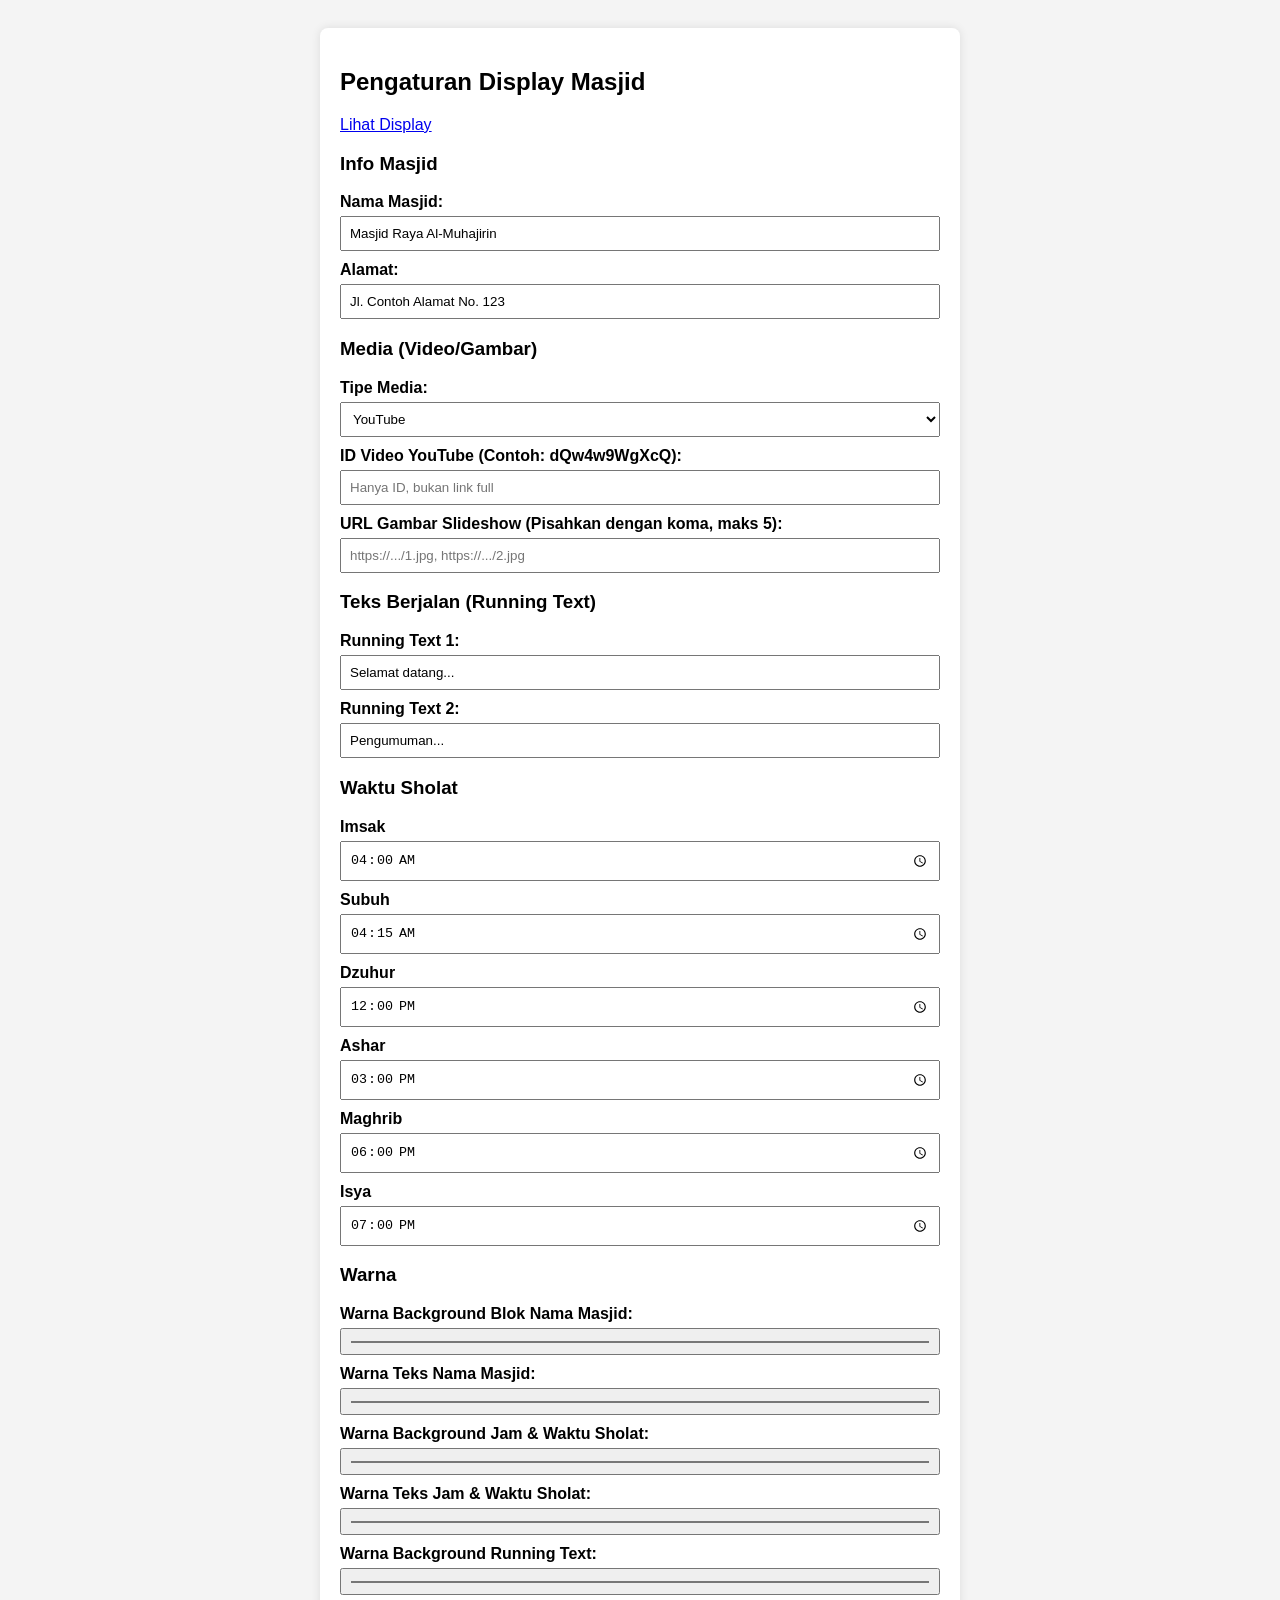
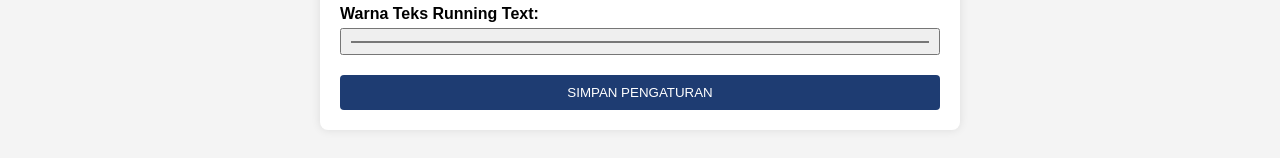
==== edit.html @ 4f23b25b "Add mosque display settings HTML form This file contains an HTML form for mosque display settings, i" ====
<!DOCTYPE html>
<html lang="id">
<head>
    <meta charset="UTF-8">
    <meta name="viewport" content="width=device-width, initial-scale=1.0">
    <title>Pengaturan Display</title>
    <style>
        body { font-family: Arial, sans-serif; background: #f4f4f4; padding: 20px; }
        .container { max-width: 600px; margin: auto; background: white; padding: 20px; border-radius: 8px; box-shadow: 0 0 10px rgba(0,0,0,0.1); }
        label { display: block; margin-top: 10px; font-weight: bold; }
        input[type="text"], input[type="time"], input[type="color"], select { width: 100%; padding: 8px; margin-top: 5px; box-sizing: border-box; }
        button { margin-top: 20px; padding: 10px 15px; background: #1e3c72; color: white; border: none; border-radius: 4px; cursor: pointer; width: 100%; }
        button:hover { background: #2a5298; }
    </style>
</head>
<body>
    <div class="container">
        <h2>Pengaturan Display Masjid</h2>
        <a href="index.html" target="_blank">Lihat Display</a>

        <h3>Info Masjid</h3>
        <label>Nama Masjid:</label>
        <input type="text" id="setMosqueName">
        <label>Alamat:</label>
        <input type="text" id="setMosqueAddress">

        <h3>Media (Video/Gambar)</h3>
        <label>Tipe Media:</label>
        <select id="setMediaType">
            <option value="youtube">YouTube</option>
            <option value="slideshow">Slideshow Gambar</option>
        </select>
        <label>ID Video YouTube (Contoh: dQw4w9WgXcQ):</label>
        <input type="text" id="setYoutubeId" placeholder="Hanya ID, bukan link full">
        <label>URL Gambar Slideshow (Pisahkan dengan koma, maks 5):</label>
        <input type="text" id="setSlides" placeholder="https://.../1.jpg, https://.../2.jpg">

        <h3>Teks Berjalan (Running Text)</h3>
        <label>Running Text 1:</label>
        <input type="text" id="setText1">
        <label>Running Text 2:</label>
        <input type="text" id="setText2">

        <h3>Waktu Sholat</h3>
        <label>Imsak</label><input type="time" id="tImsak">
        <label>Subuh</label><input type="time" id="tSubuh">
        <label>Dzuhur</label><input type="time" id="tDzuhur">
        <label>Ashar</label><input type="time" id="tAshar">
        <label>Maghrib</label><input type="time" id="tMaghrib">
        <label>Isya</label><input type="time" id="tIsya">

        <h3>Warna</h3>
        <label>Warna Background Blok Nama Masjid:</label>
        <input type="color" id="cHeaderBg" value="#1e3c72">
        <label>Warna Teks Nama Masjid:</label>
        <input type="color" id="cHeaderText" value="#ffffff">
        <label>Warna Background Jam & Waktu Sholat:</label>
        <input type="color" id="cLeftBg" value="#2a5298">
        <label>Warna Teks Jam & Waktu Sholat:</label>
        <input type="color" id="cLeftText" value="#ffffff">
        <label>Warna Background Running Text:</label>
        <input type="color" id="cFooterBg" value="#000000">
        <label>Warna Teks Running Text:</label>
        <input type="color" id="cFooterText" value="#ffd700">

        <button onclick="saveSettings()">SIMPAN PENGATURAN</button>
    </div>

    <script>
        // Load existing settings
        function loadSettings() {
            const data = JSON.parse(localStorage.getItem('masjidSettings')) || {};
            document.getElementById('setMosqueName').value = data.mosqueName || 'Masjid Raya Al-Muhajirin';
            document.getElementById('setMosqueAddress').value = data.mosqueAddress || 'Jl. Contoh Alamat No. 123';
            
            document.getElementById('setMediaType').value = data.mediaType || 'youtube';
            document.getElementById('setYoutubeId').value = data.youtubeId || '';
            document.getElementById('setSlides').value = data.slides || '';
            
            document.getElementById('setText1').value = data.text1 || 'Selamat datang...';
            document.getElementById('setText2').value = data.text2 || 'Pengumuman...';

            const pt = data.prayerTimes || {};
            document.getElementById('tImsak').value = pt.imsak || '04:00';
            document.getElementById('tSubuh').value = pt.subuh || '04:15';
            document.getElementById('tDzuhur').value = pt.dzuhur || '12:00';
            document.getElementById('tAshar').value = pt.ashar || '15:00';
            document.getElementById('tMaghrib').value = pt.maghrib || '18:00';
            document.getElementById('tIsya').value = pt.isya || '19:00';

            const c = data.colors || {};
            document.getElementById('cHeaderBg').value = c.headerBg || '#1e3c72';
            document.getElementById('cHeaderText').value = c.headerText || '#ffffff';
            document.getElementById('cLeftBg').value = c.leftBg || '#2a5298';
            document.getElementById('cLeftText').value = c.leftText || '#ffffff';
            document.getElementById('cFooterBg').value = c.footerBg || '#000000';
            document.getElementById('cFooterText').value = c.footerText || '#ffd700';
        }

        function saveSettings() {
            const data = {
                mosqueName: document.getElementById('setMosqueName').value,
                mosqueAddress: document.getElementById('setMosqueAddress').value,
                mediaType: document.getElementById('setMediaType').value,
                youtubeId: document.getElementById('setYoutubeId').value,
                slides: document.getElementById('setSlides').value,
                text1: document.getElementById('setText1').value,
                text2: document.getElementById('setText2').value,
                prayerTimes: {
                    imsak: document.getElementById('tImsak').value,
                    subuh: document.getElementById('tSubuh').value,
                    dzuhur: document.getElementById('tDzuhur').value,
                    ashar: document.getElementById('tAshar').value,
                    maghrib: document.getElementById('tMaghrib').value,
                    isya: document.getElementById('tIsya').value
                },
                colors: {
                    headerBg: document.getElementById('cHeaderBg').value,
                    headerText: document.getElementById('cHeaderText').value,
                    leftBg: document.getElementById('cLeftBg').value,
                    leftText: document.getElementById('cLeftText').value,
                    footerBg: document.getElementById('cFooterBg').value,
                    footerText: document.getElementById('cFooterText').value
                }
            };
            localStorage.setItem('masjidSettings', JSON.stringify(data));
            alert('Pengaturan tersimpan! Silakan refresh halaman Display.');
            window.open('index.html', '_blank'); // Otomatis buka display
        }

        loadSettings();
    </script>
</body>
</html>
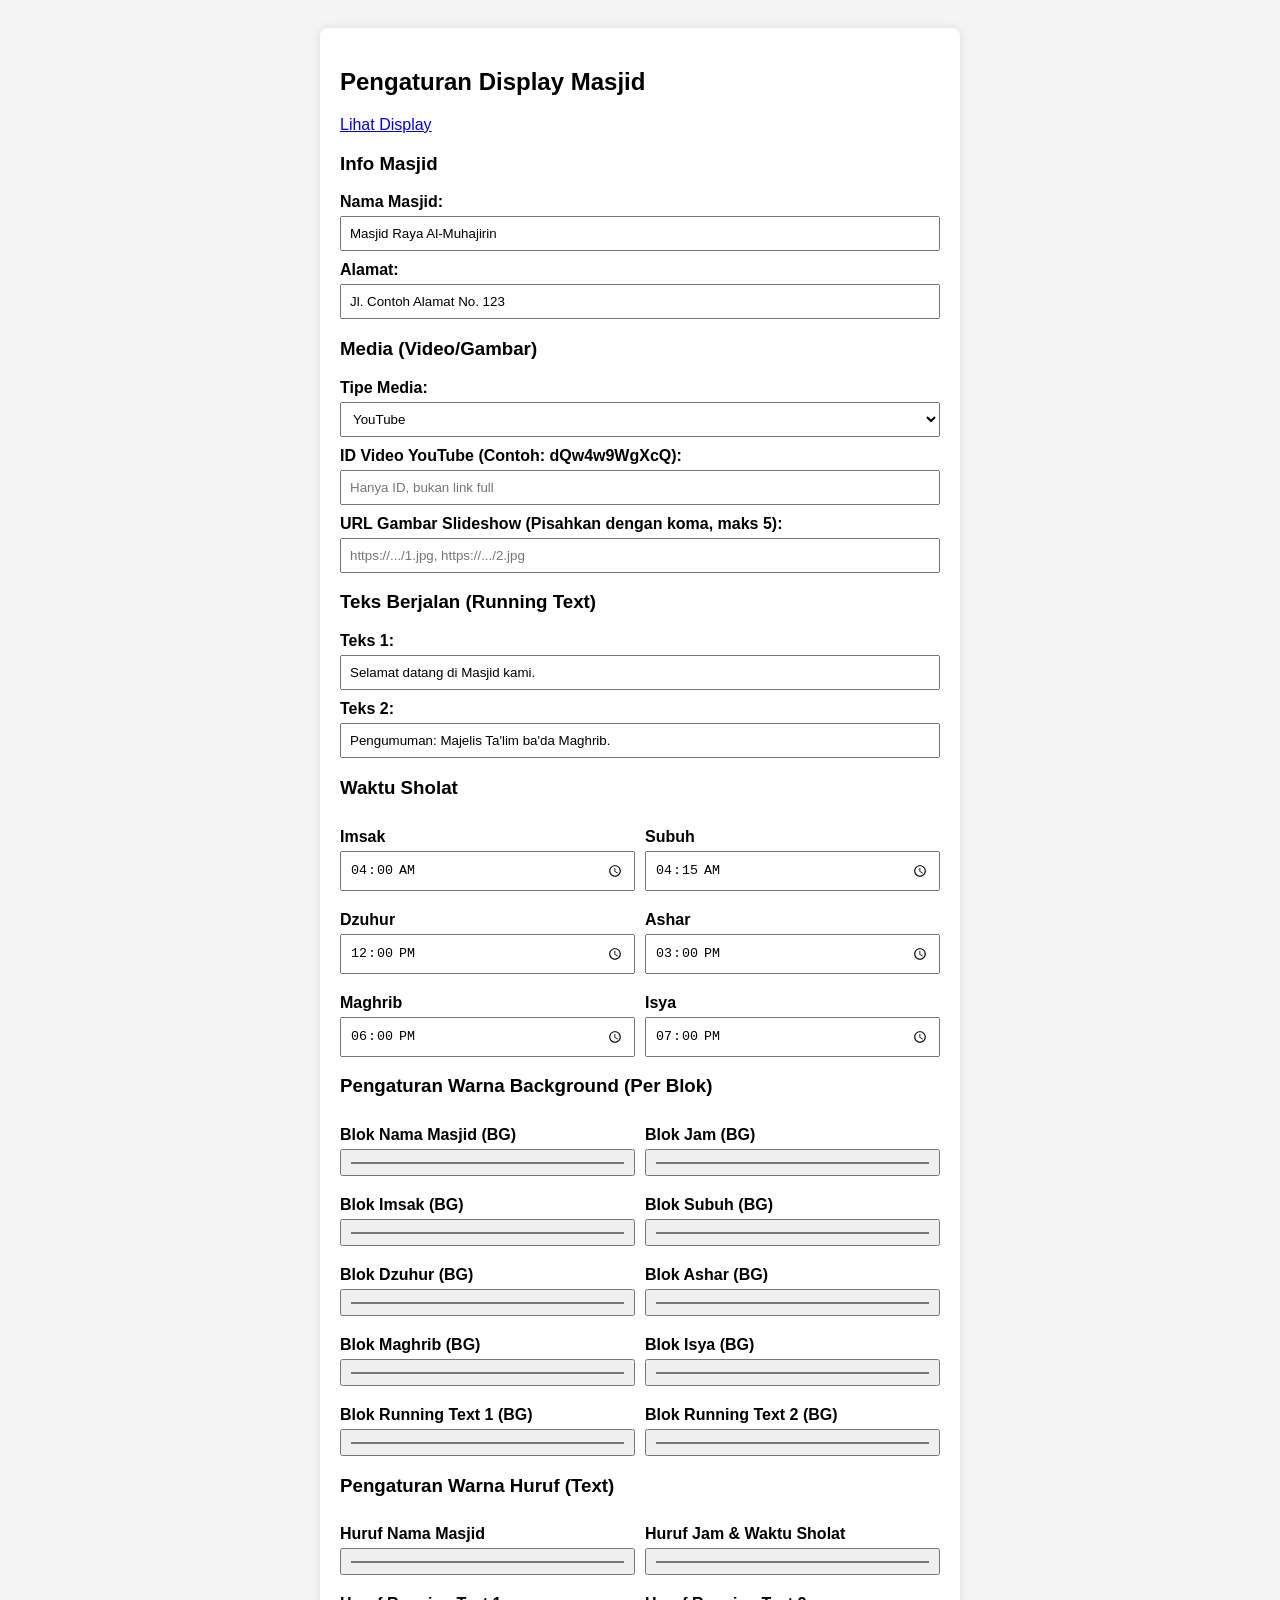
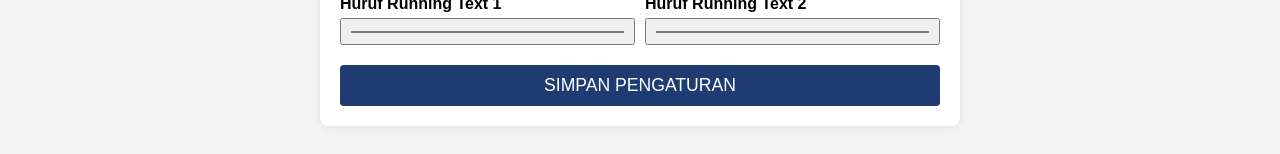
==== commit f0a4fd7f: "Refactor edit.html for better layout and styling Updated labels and organized color settings into a " ====
--- a/edit.html
+++ b/edit.html
@@ -9,8 +9,9 @@
         .container { max-width: 600px; margin: auto; background: white; padding: 20px; border-radius: 8px; box-shadow: 0 0 10px rgba(0,0,0,0.1); }
         label { display: block; margin-top: 10px; font-weight: bold; }
         input[type="text"], input[type="time"], input[type="color"], select { width: 100%; padding: 8px; margin-top: 5px; box-sizing: border-box; }
-        button { margin-top: 20px; padding: 10px 15px; background: #1e3c72; color: white; border: none; border-radius: 4px; cursor: pointer; width: 100%; }
-        button:hover { background: #2a5298; }
+        .color-grid { display: grid; grid-template-columns: 1fr 1fr; gap: 10px; }
+        button { margin-top: 20px; padding: 10px 15px; background: #1e3c72; color: white; border: none; border-radius: 4px; cursor: pointer; width: 100%; font-size: 1.1em; }
+        hr { margin: 20px 0; border: 0; border-top: 1px solid #ddd; }
     </style>
 </head>
 <body>
@@ -36,49 +37,56 @@
         <input type="text" id="setSlides" placeholder="https://.../1.jpg, https://.../2.jpg">
 
         <h3>Teks Berjalan (Running Text)</h3>
-        <label>Running Text 1:</label>
+        <label>Teks 1:</label>
         <input type="text" id="setText1">
-        <label>Running Text 2:</label>
+        <label>Teks 2:</label>
         <input type="text" id="setText2">
 
         <h3>Waktu Sholat</h3>
-        <label>Imsak</label><input type="time" id="tImsak">
-        <label>Subuh</label><input type="time" id="tSubuh">
-        <label>Dzuhur</label><input type="time" id="tDzuhur">
-        <label>Ashar</label><input type="time" id="tAshar">
-        <label>Maghrib</label><input type="time" id="tMaghrib">
-        <label>Isya</label><input type="time" id="tIsya">
+        <div class="color-grid">
+            <div><label>Imsak</label><input type="time" id="tImsak"></div>
+            <div><label>Subuh</label><input type="time" id="tSubuh"></div>
+            <div><label>Dzuhur</label><input type="time" id="tDzuhur"></div>
+            <div><label>Ashar</label><input type="time" id="tAshar"></div>
+            <div><label>Maghrib</label><input type="time" id="tMaghrib"></div>
+            <div><label>Isya</label><input type="time" id="tIsya"></div>
+        </div>
 
-        <h3>Warna</h3>
-        <label>Warna Background Blok Nama Masjid:</label>
-        <input type="color" id="cHeaderBg" value="#1e3c72">
-        <label>Warna Teks Nama Masjid:</label>
-        <input type="color" id="cHeaderText" value="#ffffff">
-        <label>Warna Background Jam & Waktu Sholat:</label>
-        <input type="color" id="cLeftBg" value="#2a5298">
-        <label>Warna Teks Jam & Waktu Sholat:</label>
-        <input type="color" id="cLeftText" value="#ffffff">
-        <label>Warna Background Running Text:</label>
-        <input type="color" id="cFooterBg" value="#000000">
-        <label>Warna Teks Running Text:</label>
-        <input type="color" id="cFooterText" value="#ffd700">
+        <h3>Pengaturan Warna Background (Per Blok)</h3>
+        <div class="color-grid">
+            <div><label>Blok Nama Masjid (BG)</label><input type="color" id="cHeaderBg" value="#1e3c72"></div>
+            <div><label>Blok Jam (BG)</label><input type="color" id="cClockBg" value="#2a5298"></div>
+            <div><label>Blok Imsak (BG)</label><input type="color" id="cImsakBg" value="#0f2027"></div>
+            <div><label>Blok Subuh (BG)</label><input type="color" id="cSubuhBg" value="#203a43"></div>
+            <div><label>Blok Dzuhur (BG)</label><input type="color" id="cDzuhurBg" value="#2c5364"></div>
+            <div><label>Blok Ashar (BG)</label><input type="color" id="cAsharBg" value="#0f9b0f"></div>
+            <div><label>Blok Maghrib (BG)</label><input type="color" id="cMaghribBg" value="#8e2de2"></div>
+            <div><label>Blok Isya (BG)</label><input type="color" id="cIsyaBg" value="#4b6cb7"></div>
+            <div><label>Blok Running Text 1 (BG)</label><input type="color" id="cText1Bg" value="#000000"></div>
+            <div><label>Blok Running Text 2 (BG)</label><input type="color" id="cText2Bg" value="#1a1a1a"></div>
+        </div>
+
+        <h3>Pengaturan Warna Huruf (Text)</h3>
+        <div class="color-grid">
+            <div><label>Huruf Nama Masjid</label><input type="color" id="cHeaderText" value="#ffffff"></div>
+            <div><label>Huruf Jam & Waktu Sholat</label><input type="color" id="cLeftText" value="#ffffff"></div>
+            <div><label>Huruf Running Text 1</label><input type="color" id="cText1Color" value="#ffd700"></div>
+            <div><label>Huruf Running Text 2</label><input type="color" id="cText2Color" value="#ffffff"></div>
+        </div>
 
         <button onclick="saveSettings()">SIMPAN PENGATURAN</button>
     </div>
 
     <script>
-        // Load existing settings
         function loadSettings() {
             const data = JSON.parse(localStorage.getItem('masjidSettings')) || {};
             document.getElementById('setMosqueName').value = data.mosqueName || 'Masjid Raya Al-Muhajirin';
             document.getElementById('setMosqueAddress').value = data.mosqueAddress || 'Jl. Contoh Alamat No. 123';
-            
             document.getElementById('setMediaType').value = data.mediaType || 'youtube';
             document.getElementById('setYoutubeId').value = data.youtubeId || '';
             document.getElementById('setSlides').value = data.slides || '';
-            
-            document.getElementById('setText1').value = data.text1 || 'Selamat datang...';
-            document.getElementById('setText2').value = data.text2 || 'Pengumuman...';
+            document.getElementById('setText1').value = data.text1 || 'Selamat datang di Masjid kami.';
+            document.getElementById('setText2').value = data.text2 || 'Pengumuman: Majelis Ta\'lim ba\'da Maghrib.';
 
             const pt = data.prayerTimes || {};
             document.getElementById('tImsak').value = pt.imsak || '04:00';
@@ -91,10 +99,18 @@
             const c = data.colors || {};
             document.getElementById('cHeaderBg').value = c.headerBg || '#1e3c72';
             document.getElementById('cHeaderText').value = c.headerText || '#ffffff';
-            document.getElementById('cLeftBg').value = c.leftBg || '#2a5298';
+            document.getElementById('cClockBg').value = c.clockBg || '#2a5298';
+            document.getElementById('cImsakBg').value = c.imsakBg || '#0f2027';
+            document.getElementById('cSubuhBg').value = c.subuhBg || '#203a43';
+            document.getElementById('cDzuhurBg').value = c.dzuhurBg || '#2c5364';
+            document.getElementById('cAsharBg').value = c.asharBg || '#0f9b0f';
+            document.getElementById('cMaghribBg').value = c.maghribBg || '#8e2de2';
+            document.getElementById('cIsyaBg').value = c.isyaBg || '#4b6cb7';
+            document.getElementById('cText1Bg').value = c.text1Bg || '#000000';
+            document.getElementById('cText1Color').value = c.text1Color || '#ffd700';
+            document.getElementById('cText2Bg').value = c.text2Bg || '#1a1a1a';
+            document.getElementById('cText2Color').value = c.text2Color || '#ffffff';
             document.getElementById('cLeftText').value = c.leftText || '#ffffff';
-            document.getElementById('cFooterBg').value = c.footerBg || '#000000';
-            document.getElementById('cFooterText').value = c.footerText || '#ffd700';
         }
 
         function saveSettings() {
@@ -117,17 +133,24 @@
                 colors: {
                     headerBg: document.getElementById('cHeaderBg').value,
                     headerText: document.getElementById('cHeaderText').value,
-                    leftBg: document.getElementById('cLeftBg').value,
-                    leftText: document.getElementById('cLeftText').value,
-                    footerBg: document.getElementById('cFooterBg').value,
-                    footerText: document.getElementById('cFooterText').value
+                    clockBg: document.getElementById('cClockBg').value,
+                    imsakBg: document.getElementById('cImsakBg').value,
+                    subuhBg: document.getElementById('cSubuhBg').value,
+                    dzuhurBg: document.getElementById('cDzuhurBg').value,
+                    asharBg: document.getElementById('cAsharBg').value,
+                    maghribBg: document.getElementById('cMaghribBg').value,
+                    isyaBg: document.getElementById('cIsyaBg').value,
+                    text1Bg: document.getElementById('cText1Bg').value,
+                    text1Color: document.getElementById('cText1Color').value,
+                    text2Bg: document.getElementById('cText2Bg').value,
+                    text2Color: document.getElementById('cText2Color').value,
+                    leftText: document.getElementById('cLeftText').value
                 }
             };
             localStorage.setItem('masjidSettings', JSON.stringify(data));
-            alert('Pengaturan tersimpan! Silakan refresh halaman Display.');
-            window.open('index.html', '_blank'); // Otomatis buka display
+            alert('Pengaturan tersimpan!');
+            window.open('index.html', '_blank');
         }
-
         loadSettings();
     </script>
 </body>
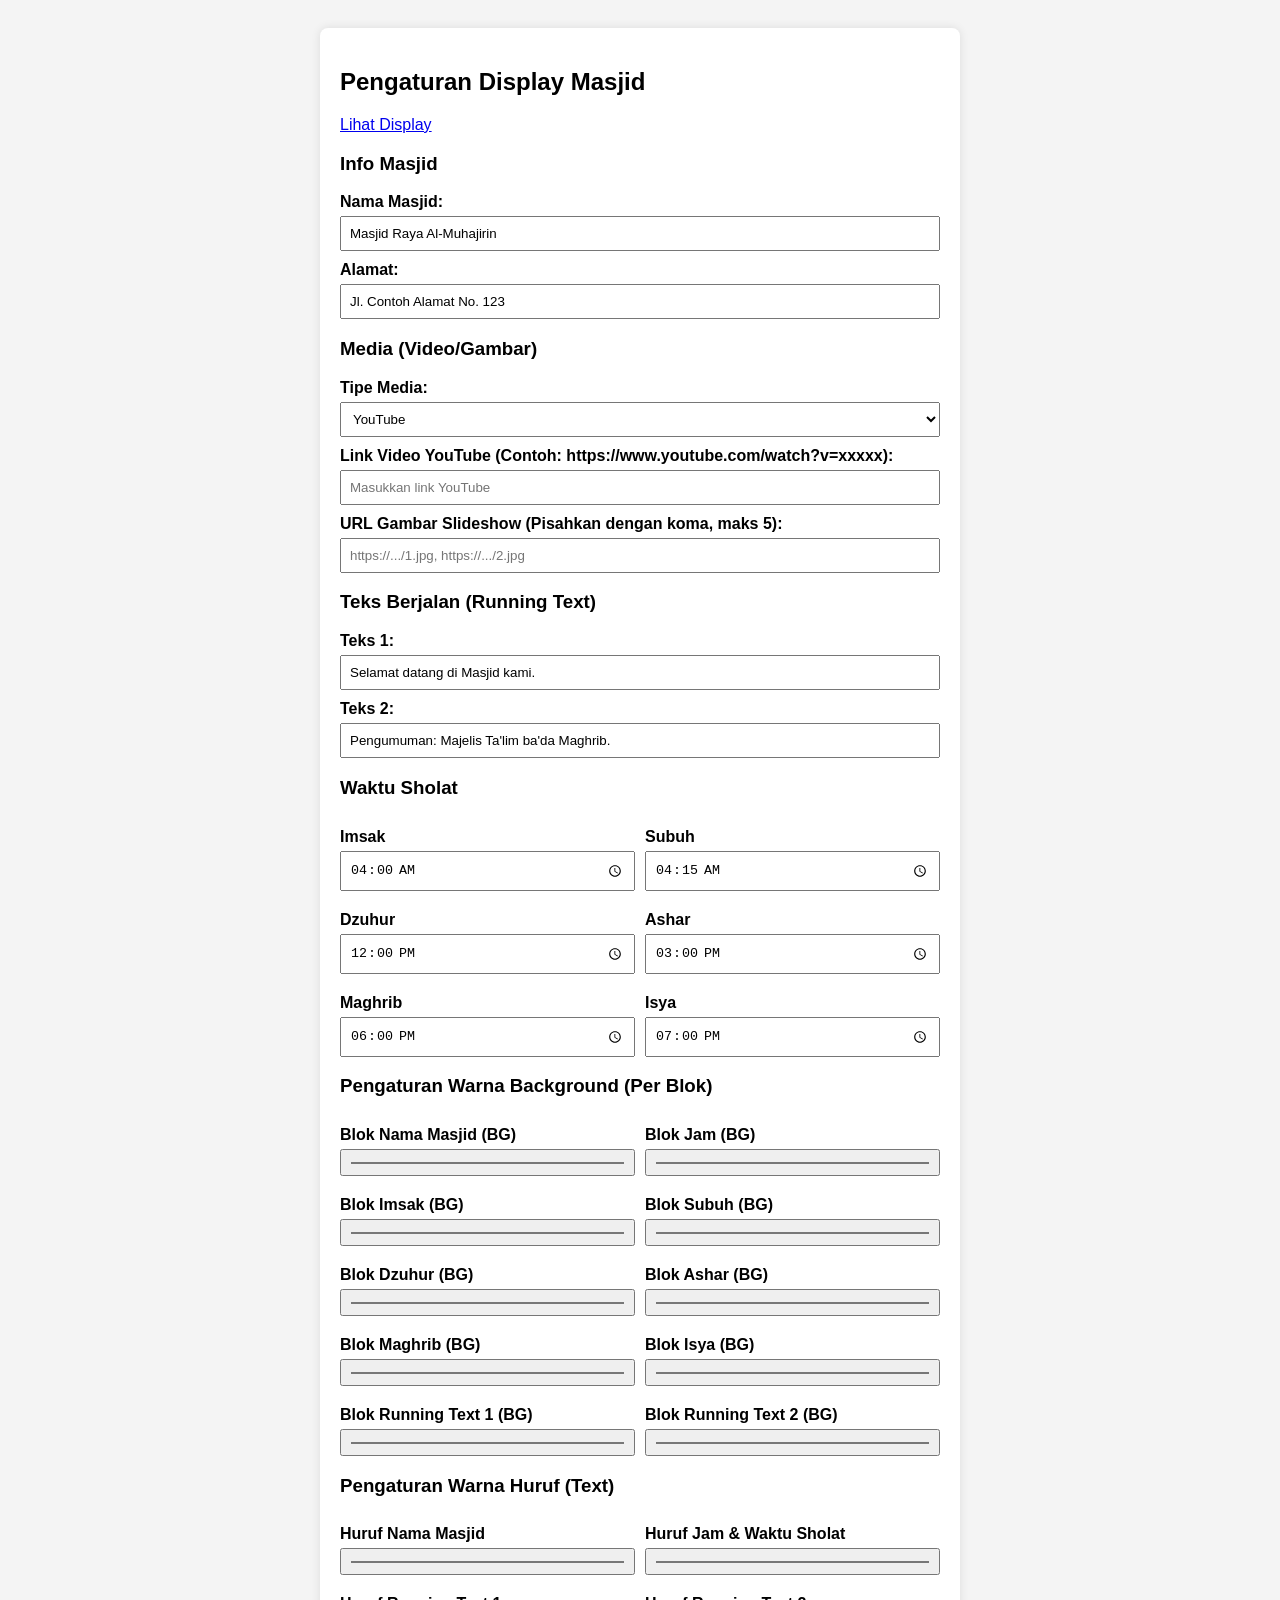
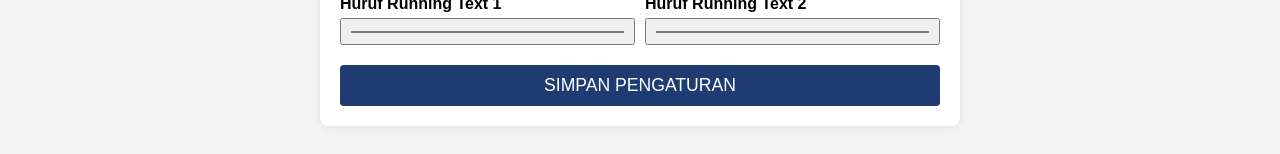
==== commit dfab679c: "Change YouTube ID input to full link input" ====
--- a/edit.html
+++ b/edit.html
@@ -31,8 +31,9 @@
             <option value="youtube">YouTube</option>
             <option value="slideshow">Slideshow Gambar</option>
         </select>
-        <label>ID Video YouTube (Contoh: dQw4w9WgXcQ):</label>
-        <input type="text" id="setYoutubeId" placeholder="Hanya ID, bukan link full">
+        <!-- PERUBAYAN DI SINI: Menerima Link Full -->
+        <label>Link Video YouTube (Contoh: https://www.youtube.com/watch?v=xxxxx):</label>
+        <input type="text" id="setYoutubeLink" placeholder="Masukkan link YouTube">
         <label>URL Gambar Slideshow (Pisahkan dengan koma, maks 5):</label>
         <input type="text" id="setSlides" placeholder="https://.../1.jpg, https://.../2.jpg">
 
@@ -83,7 +84,7 @@
             document.getElementById('setMosqueName').value = data.mosqueName || 'Masjid Raya Al-Muhajirin';
             document.getElementById('setMosqueAddress').value = data.mosqueAddress || 'Jl. Contoh Alamat No. 123';
             document.getElementById('setMediaType').value = data.mediaType || 'youtube';
-            document.getElementById('setYoutubeId').value = data.youtubeId || '';
+            document.getElementById('setYoutubeLink').value = data.youtubeLink || ''; // Diubah ke Link
             document.getElementById('setSlides').value = data.slides || '';
             document.getElementById('setText1').value = data.text1 || 'Selamat datang di Masjid kami.';
             document.getElementById('setText2').value = data.text2 || 'Pengumuman: Majelis Ta\'lim ba\'da Maghrib.';
@@ -118,7 +119,7 @@
                 mosqueName: document.getElementById('setMosqueName').value,
                 mosqueAddress: document.getElementById('setMosqueAddress').value,
                 mediaType: document.getElementById('setMediaType').value,
-                youtubeId: document.getElementById('setYoutubeId').value,
+                youtubeLink: document.getElementById('setYoutubeLink').value, // Simpan Link
                 slides: document.getElementById('setSlides').value,
                 text1: document.getElementById('setText1').value,
                 text2: document.getElementById('setText2').value,
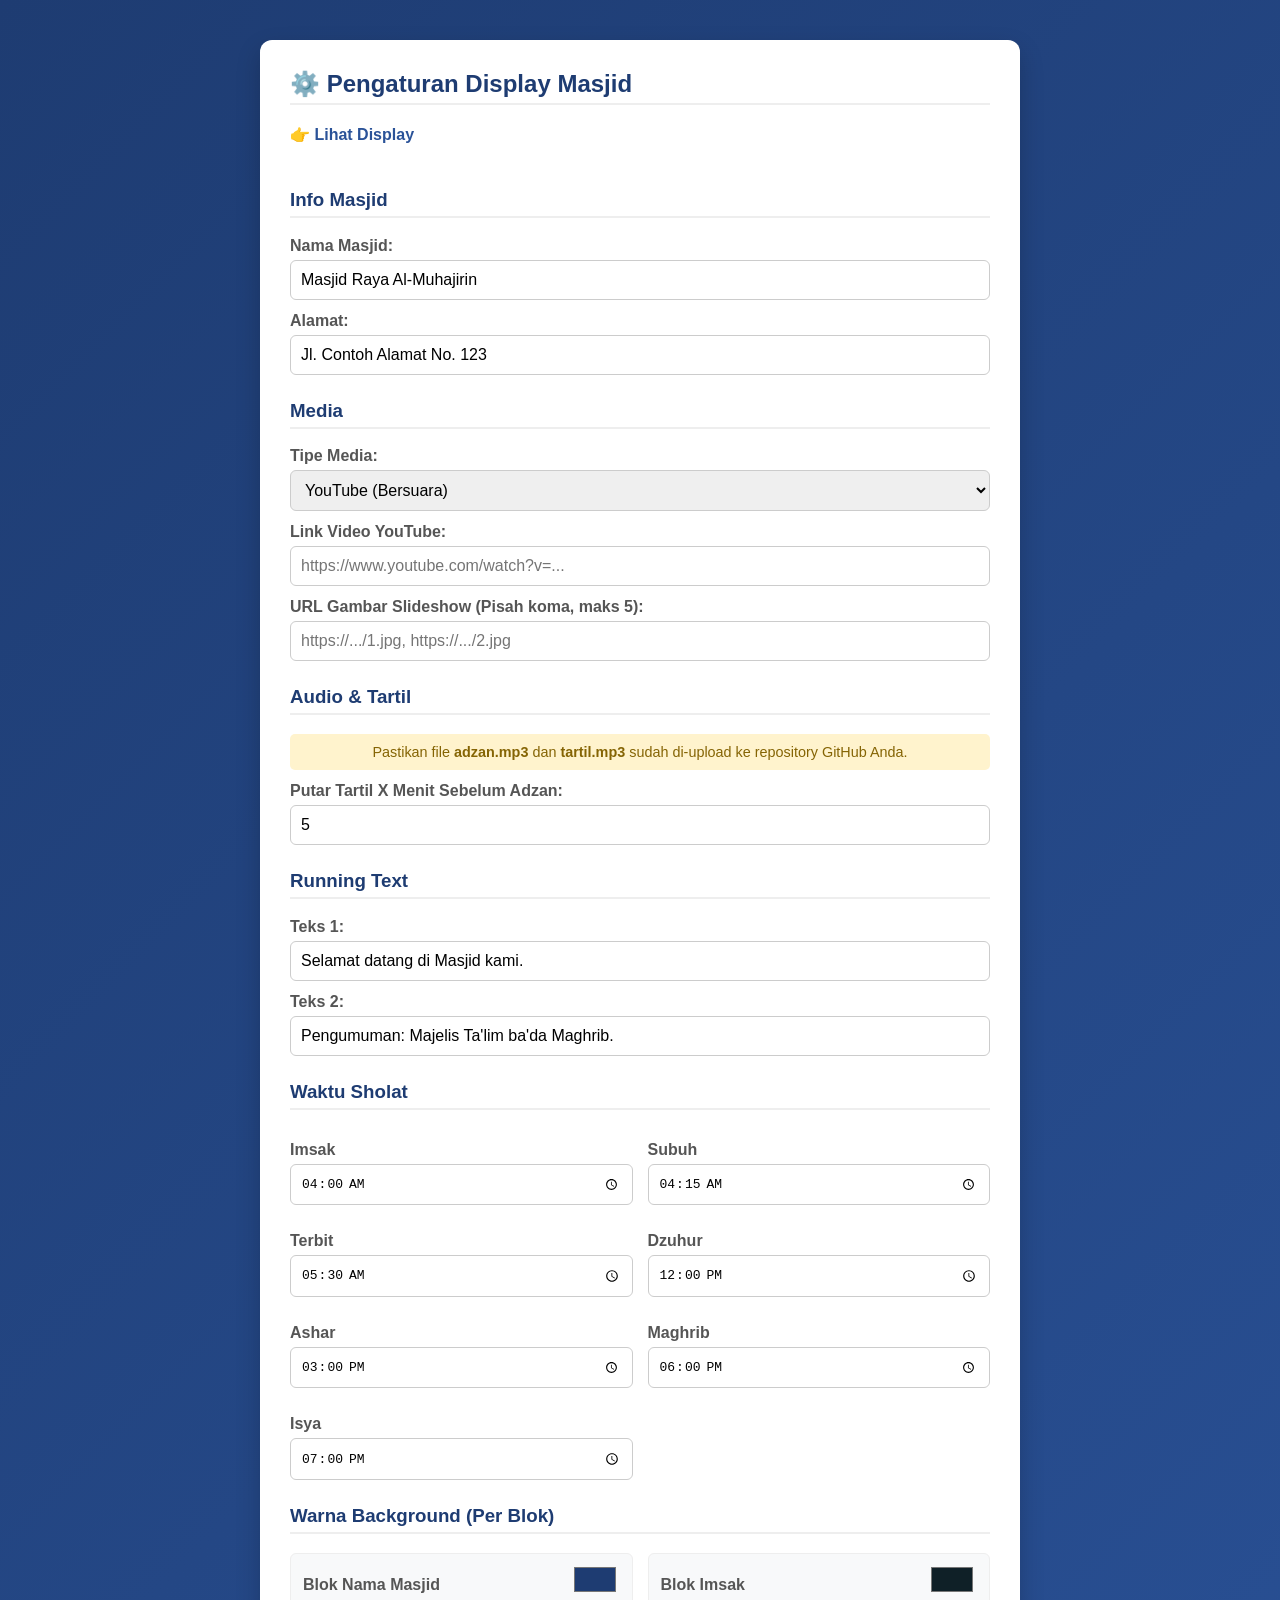
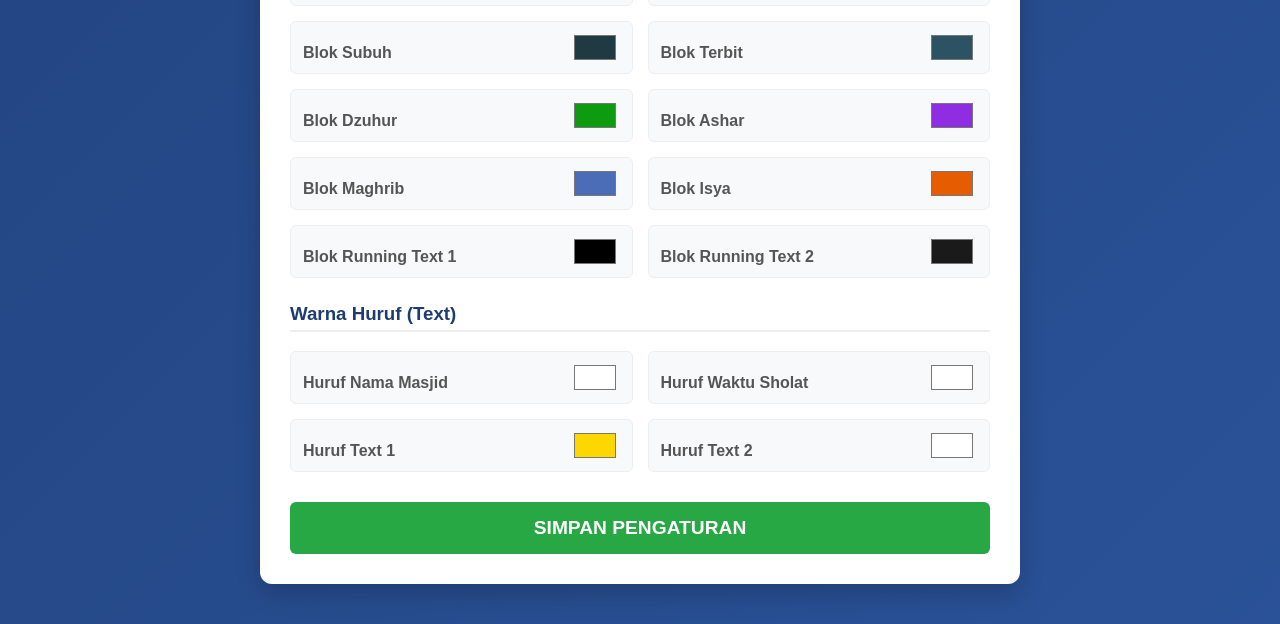
==== commit b1844559: "Revamp display settings page layout and styles Updated styles and structure for the display settings" ====
--- a/edit.html
+++ b/edit.html
@@ -5,19 +5,26 @@
     <meta name="viewport" content="width=device-width, initial-scale=1.0">
     <title>Pengaturan Display</title>
     <style>
-        body { font-family: Arial, sans-serif; background: #f4f4f4; padding: 20px; }
-        .container { max-width: 600px; margin: auto; background: white; padding: 20px; border-radius: 8px; box-shadow: 0 0 10px rgba(0,0,0,0.1); }
-        label { display: block; margin-top: 10px; font-weight: bold; }
-        input[type="text"], input[type="time"], input[type="color"], select { width: 100%; padding: 8px; margin-top: 5px; box-sizing: border-box; }
-        .color-grid { display: grid; grid-template-columns: 1fr 1fr; gap: 10px; }
-        button { margin-top: 20px; padding: 10px 15px; background: #1e3c72; color: white; border: none; border-radius: 4px; cursor: pointer; width: 100%; font-size: 1.1em; }
-        hr { margin: 20px 0; border: 0; border-top: 1px solid #ddd; }
+        body { font-family: 'Segoe UI', sans-serif; background: linear-gradient(135deg, #1e3c72, #2a5298); margin: 0; padding: 40px 10px; color: #333; }
+        .container { max-width: 700px; margin: auto; background: #fff; padding: 30px; border-radius: 12px; box-shadow: 0 10px 25px rgba(0,0,0,0.2); }
+        h2, h3 { color: #1e3c72; border-bottom: 2px solid #eee; padding-bottom: 5px; margin-top: 25px; }
+        h2:first-child { margin-top: 0; }
+        label { display: block; margin-top: 12px; font-weight: bold; color: #555; }
+        input[type="text"], input[type="time"], input[type="number"], select { width: 100%; padding: 10px; margin-top: 5px; border: 1px solid #ccc; border-radius: 6px; font-size: 1em; box-sizing: border-box; transition: 0.2s; }
+        input:focus, select:focus { border-color: #2a5298; box-shadow: 0 0 5px rgba(42,82,152,0.3); outline: none; }
+        .grid-2 { display: grid; grid-template-columns: 1fr 1fr; gap: 15px; }
+        .color-box { display: flex; align-items: center; justify-content: space-between; background: #f8f9fa; padding: 8px 12px; border-radius: 6px; border: 1px solid #eee; }
+        .color-box input[type="color"] { width: 50px; height: 35px; border: none; cursor: pointer; background: none; }
+        button { width: 100%; padding: 15px; background: #28a745; color: white; border: none; border-radius: 6px; font-size: 1.2em; font-weight: bold; cursor: pointer; margin-top: 30px; transition: 0.2s; }
+        button:hover { background: #218838; }
+        .note { background: #fff3cd; color: #856404; padding: 10px; border-radius: 5px; margin-top: 15px; font-size: 0.9em; text-align: center; }
+        a { display: inline-block; margin-bottom: 20px; color: #2a5298; text-decoration: none; font-weight: bold; }
     </style>
 </head>
 <body>
     <div class="container">
-        <h2>Pengaturan Display Masjid</h2>
-        <a href="index.html" target="_blank">Lihat Display</a>
+        <h2>⚙️ Pengaturan Display Masjid</h2>
+        <a href="index.html" target="_blank">👉 Lihat Display</a>
 
         <h3>Info Masjid</h3>
         <label>Nama Masjid:</label>
@@ -25,54 +32,59 @@
         <label>Alamat:</label>
         <input type="text" id="setMosqueAddress">
 
-        <h3>Media (Video/Gambar)</h3>
+        <h3>Media</h3>
         <label>Tipe Media:</label>
         <select id="setMediaType">
-            <option value="youtube">YouTube</option>
+            <option value="youtube">YouTube (Bersuara)</option>
             <option value="slideshow">Slideshow Gambar</option>
         </select>
-        <!-- PERUBAYAN DI SINI: Menerima Link Full -->
-        <label>Link Video YouTube (Contoh: https://www.youtube.com/watch?v=xxxxx):</label>
-        <input type="text" id="setYoutubeLink" placeholder="Masukkan link YouTube">
-        <label>URL Gambar Slideshow (Pisahkan dengan koma, maks 5):</label>
+        <label>Link Video YouTube:</label>
+        <input type="text" id="setYoutubeLink" placeholder="https://www.youtube.com/watch?v=...">
+        <label>URL Gambar Slideshow (Pisah koma, maks 5):</label>
         <input type="text" id="setSlides" placeholder="https://.../1.jpg, https://.../2.jpg">
 
-        <h3>Teks Berjalan (Running Text)</h3>
+        <h3>Audio & Tartil</h3>
+        <div class="note">Pastikan file <b>adzan.mp3</b> dan <b>tartil.mp3</b> sudah di-upload ke repository GitHub Anda.</div>
+        <label>Putar Tartil X Menit Sebelum Adzan:</label>
+        <input type="number" id="setTartilMin" value="5" min="1" max="15">
+
+        <h3>Running Text</h3>
         <label>Teks 1:</label>
         <input type="text" id="setText1">
         <label>Teks 2:</label>
         <input type="text" id="setText2">
 
         <h3>Waktu Sholat</h3>
-        <div class="color-grid">
+        <div class="grid-2">
             <div><label>Imsak</label><input type="time" id="tImsak"></div>
             <div><label>Subuh</label><input type="time" id="tSubuh"></div>
+            <div><label>Terbit</label><input type="time" id="tTerbit"></div>
             <div><label>Dzuhur</label><input type="time" id="tDzuhur"></div>
             <div><label>Ashar</label><input type="time" id="tAshar"></div>
             <div><label>Maghrib</label><input type="time" id="tMaghrib"></div>
             <div><label>Isya</label><input type="time" id="tIsya"></div>
         </div>
 
-        <h3>Pengaturan Warna Background (Per Blok)</h3>
-        <div class="color-grid">
-            <div><label>Blok Nama Masjid (BG)</label><input type="color" id="cHeaderBg" value="#1e3c72"></div>
-            <div><label>Blok Jam (BG)</label><input type="color" id="cClockBg" value="#2a5298"></div>
-            <div><label>Blok Imsak (BG)</label><input type="color" id="cImsakBg" value="#0f2027"></div>
-            <div><label>Blok Subuh (BG)</label><input type="color" id="cSubuhBg" value="#203a43"></div>
-            <div><label>Blok Dzuhur (BG)</label><input type="color" id="cDzuhurBg" value="#2c5364"></div>
-            <div><label>Blok Ashar (BG)</label><input type="color" id="cAsharBg" value="#0f9b0f"></div>
-            <div><label>Blok Maghrib (BG)</label><input type="color" id="cMaghribBg" value="#8e2de2"></div>
-            <div><label>Blok Isya (BG)</label><input type="color" id="cIsyaBg" value="#4b6cb7"></div>
-            <div><label>Blok Running Text 1 (BG)</label><input type="color" id="cText1Bg" value="#000000"></div>
-            <div><label>Blok Running Text 2 (BG)</label><input type="color" id="cText2Bg" value="#1a1a1a"></div>
+        <h3>Warna Background (Per Blok)</h3>
+        <div class="grid-2">
+            <div class="color-box"><label>Blok Nama Masjid</label><input type="color" id="cHeaderBg" value="#1e3c72"></div>
+            <div class="color-box"><label>Blok Imsak</label><input type="color" id="cImsakBg" value="#0f2027"></div>
+            <div class="color-box"><label>Blok Subuh</label><input type="color" id="cSubuhBg" value="#203a43"></div>
+            <div class="color-box"><label>Blok Terbit</label><input type="color" id="cTerbitBg" value="#2c5364"></div>
+            <div class="color-box"><label>Blok Dzuhur</label><input type="color" id="cDzuhurBg" value="#0f9b0f"></div>
+            <div class="color-box"><label>Blok Ashar</label><input type="color" id="cAsharBg" value="#8e2de2"></div>
+            <div class="color-box"><label>Blok Maghrib</label><input type="color" id="cMaghribBg" value="#4b6cb7"></div>
+            <div class="color-box"><label>Blok Isya</label><input type="color" id="cIsyaBg" value="#e65c00"></div>
+            <div class="color-box"><label>Blok Running Text 1</label><input type="color" id="cText1Bg" value="#000000"></div>
+            <div class="color-box"><label>Blok Running Text 2</label><input type="color" id="cText2Bg" value="#1a1a1a"></div>
         </div>
 
-        <h3>Pengaturan Warna Huruf (Text)</h3>
-        <div class="color-grid">
-            <div><label>Huruf Nama Masjid</label><input type="color" id="cHeaderText" value="#ffffff"></div>
-            <div><label>Huruf Jam & Waktu Sholat</label><input type="color" id="cLeftText" value="#ffffff"></div>
-            <div><label>Huruf Running Text 1</label><input type="color" id="cText1Color" value="#ffd700"></div>
-            <div><label>Huruf Running Text 2</label><input type="color" id="cText2Color" value="#ffffff"></div>
+        <h3>Warna Huruf (Text)</h3>
+        <div class="grid-2">
+            <div class="color-box"><label>Huruf Nama Masjid</label><input type="color" id="cHeaderText" value="#ffffff"></div>
+            <div class="color-box"><label>Huruf Waktu Sholat</label><input type="color" id="cLeftText" value="#ffffff"></div>
+            <div class="color-box"><label>Huruf Text 1</label><input type="color" id="cText1Color" value="#ffd700"></div>
+            <div class="color-box"><label>Huruf Text 2</label><input type="color" id="cText2Color" value="#ffffff"></div>
         </div>
 
         <button onclick="saveSettings()">SIMPAN PENGATURAN</button>
@@ -84,14 +96,16 @@
             document.getElementById('setMosqueName').value = data.mosqueName || 'Masjid Raya Al-Muhajirin';
             document.getElementById('setMosqueAddress').value = data.mosqueAddress || 'Jl. Contoh Alamat No. 123';
             document.getElementById('setMediaType').value = data.mediaType || 'youtube';
-            document.getElementById('setYoutubeLink').value = data.youtubeLink || ''; // Diubah ke Link
+            document.getElementById('setYoutubeLink').value = data.youtubeLink || '';
             document.getElementById('setSlides').value = data.slides || '';
             document.getElementById('setText1').value = data.text1 || 'Selamat datang di Masjid kami.';
             document.getElementById('setText2').value = data.text2 || 'Pengumuman: Majelis Ta\'lim ba\'da Maghrib.';
+            document.getElementById('setTartilMin').value = data.tartilMinutes || 5;
 
             const pt = data.prayerTimes || {};
             document.getElementById('tImsak').value = pt.imsak || '04:00';
             document.getElementById('tSubuh').value = pt.subuh || '04:15';
+            document.getElementById('tTerbit').value = pt.terbit || '05:30';
             document.getElementById('tDzuhur').value = pt.dzuhur || '12:00';
             document.getElementById('tAshar').value = pt.ashar || '15:00';
             document.getElementById('tMaghrib').value = pt.maghrib || '18:00';
@@ -100,13 +114,13 @@
             const c = data.colors || {};
             document.getElementById('cHeaderBg').value = c.headerBg || '#1e3c72';
             document.getElementById('cHeaderText').value = c.headerText || '#ffffff';
-            document.getElementById('cClockBg').value = c.clockBg || '#2a5298';
             document.getElementById('cImsakBg').value = c.imsakBg || '#0f2027';
             document.getElementById('cSubuhBg').value = c.subuhBg || '#203a43';
-            document.getElementById('cDzuhurBg').value = c.dzuhurBg || '#2c5364';
-            document.getElementById('cAsharBg').value = c.asharBg || '#0f9b0f';
-            document.getElementById('cMaghribBg').value = c.maghribBg || '#8e2de2';
-            document.getElementById('cIsyaBg').value = c.isyaBg || '#4b6cb7';
+            document.getElementById('cTerbitBg').value = c.terbitBg || '#2c5364';
+            document.getElementById('cDzuhurBg').value = c.dzuhurBg || '#0f9b0f';
+            document.getElementById('cAsharBg').value = c.asharBg || '#8e2de2';
+            document.getElementById('cMaghribBg').value = c.maghribBg || '#4b6cb7';
+            document.getElementById('cIsyaBg').value = c.isyaBg || '#e65c00';
             document.getElementById('cText1Bg').value = c.text1Bg || '#000000';
             document.getElementById('cText1Color').value = c.text1Color || '#ffd700';
             document.getElementById('cText2Bg').value = c.text2Bg || '#1a1a1a';
@@ -119,13 +133,15 @@
                 mosqueName: document.getElementById('setMosqueName').value,
                 mosqueAddress: document.getElementById('setMosqueAddress').value,
                 mediaType: document.getElementById('setMediaType').value,
-                youtubeLink: document.getElementById('setYoutubeLink').value, // Simpan Link
+                youtubeLink: document.getElementById('setYoutubeLink').value,
                 slides: document.getElementById('setSlides').value,
                 text1: document.getElementById('setText1').value,
                 text2: document.getElementById('setText2').value,
+                tartilMinutes: document.getElementById('setTartilMin').value,
                 prayerTimes: {
                     imsak: document.getElementById('tImsak').value,
                     subuh: document.getElementById('tSubuh').value,
+                    terbit: document.getElementById('tTerbit').value,
                     dzuhur: document.getElementById('tDzuhur').value,
                     ashar: document.getElementById('tAshar').value,
                     maghrib: document.getElementById('tMaghrib').value,
@@ -134,9 +150,9 @@
                 colors: {
                     headerBg: document.getElementById('cHeaderBg').value,
                     headerText: document.getElementById('cHeaderText').value,
-                    clockBg: document.getElementById('cClockBg').value,
                     imsakBg: document.getElementById('cImsakBg').value,
                     subuhBg: document.getElementById('cSubuhBg').value,
+                    terbitBg: document.getElementById('cTerbitBg').value,
                     dzuhurBg: document.getElementById('cDzuhurBg').value,
                     asharBg: document.getElementById('cAsharBg').value,
                     maghribBg: document.getElementById('cMaghribBg').value,
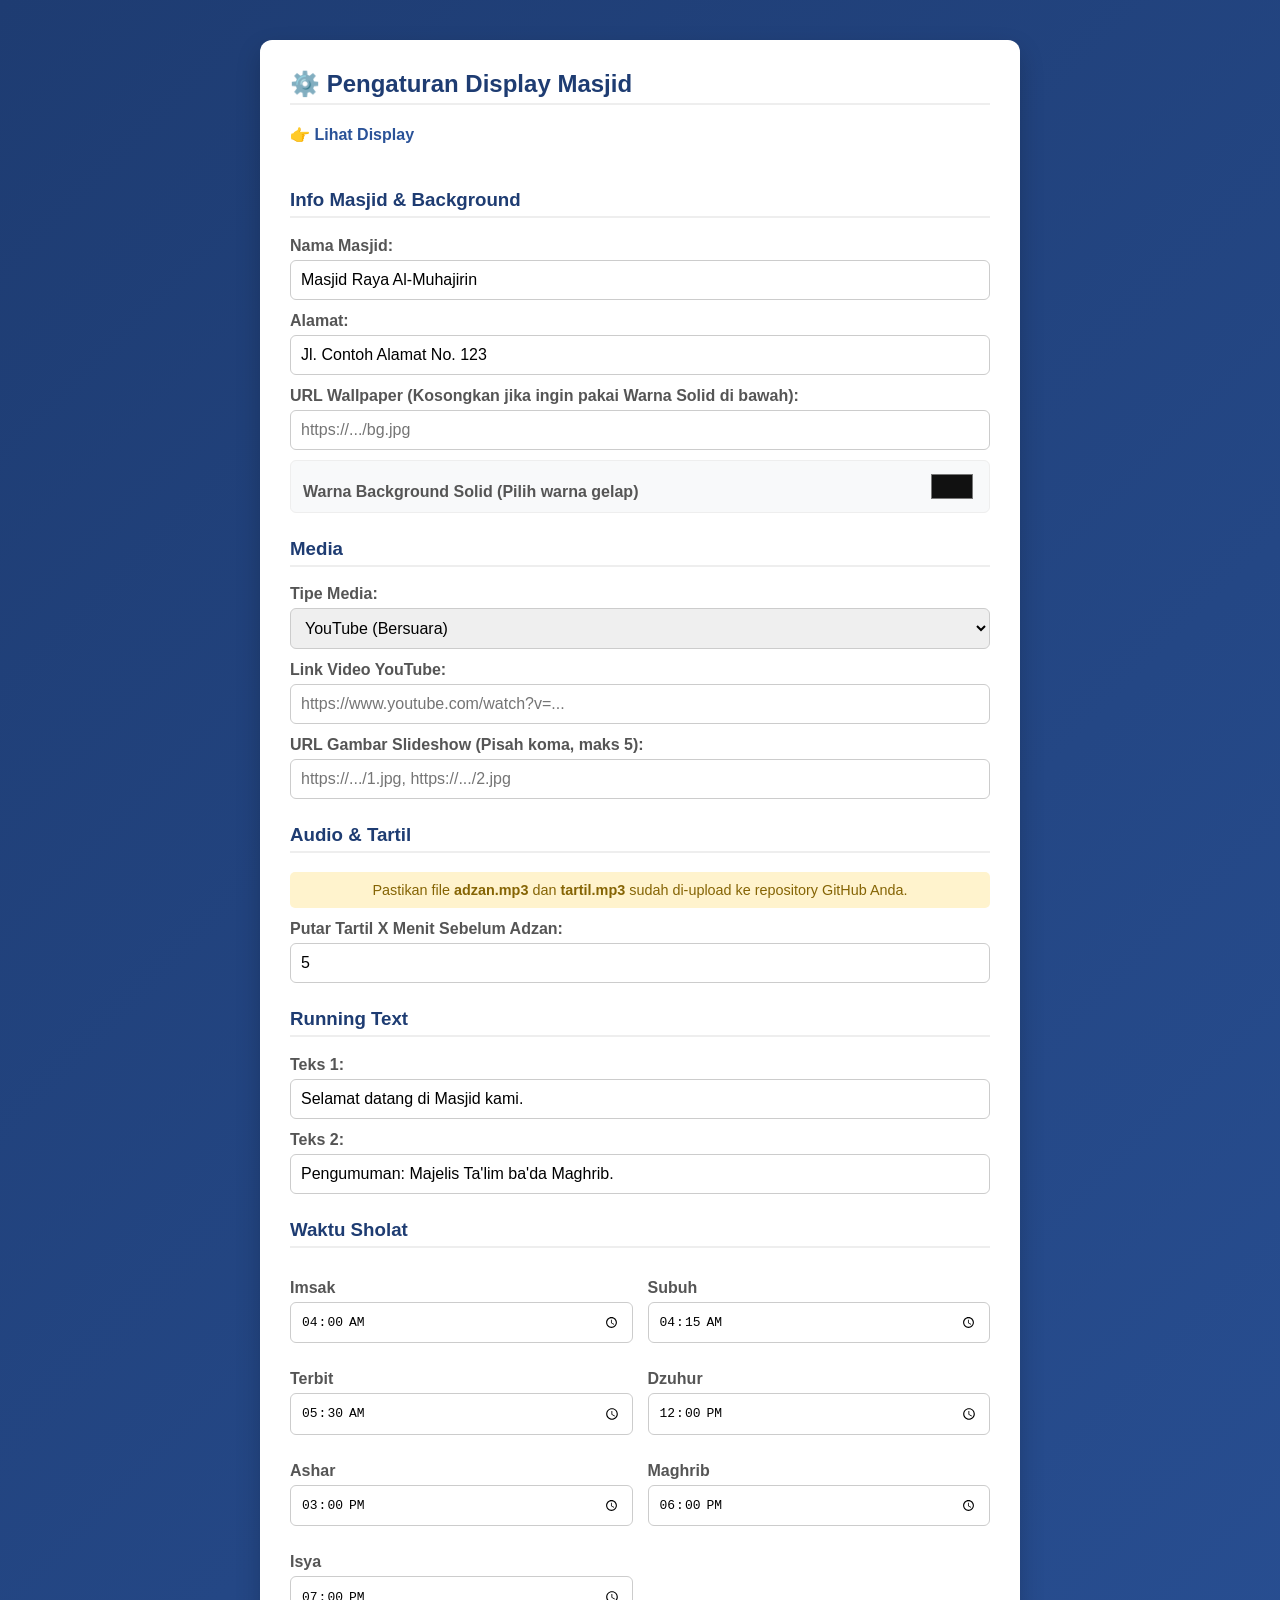
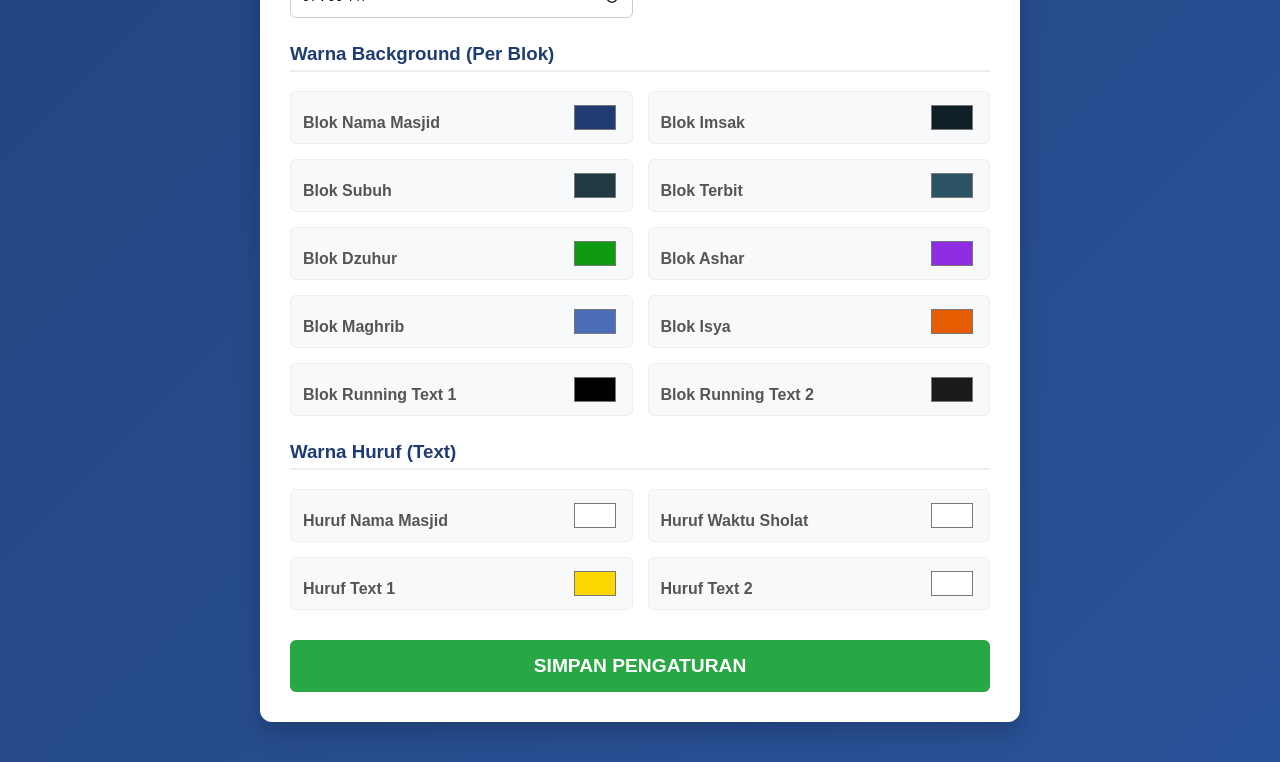
==== commit 5ae6d432: "Update mosque info section and background settings" ====
--- a/edit.html
+++ b/edit.html
@@ -26,11 +26,18 @@
         <h2>⚙️ Pengaturan Display Masjid</h2>
         <a href="index.html" target="_blank">👉 Lihat Display</a>
 
-        <h3>Info Masjid</h3>
+        <h3>Info Masjid & Background</h3>
         <label>Nama Masjid:</label>
         <input type="text" id="setMosqueName">
         <label>Alamat:</label>
         <input type="text" id="setMosqueAddress">
+        
+        <label>URL Wallpaper (Kosongkan jika ingin pakai Warna Solid di bawah):</label>
+        <input type="text" id="setBackgroundUrl" placeholder="https://.../bg.jpg">
+        <div class="color-box" style="margin-top: 10px;">
+            <label>Warna Background Solid (Pilih warna gelap)</label>
+            <input type="color" id="cMainBg" value="#111111">
+        </div>
 
         <h3>Media</h3>
         <label>Tipe Media:</label>
@@ -95,6 +102,7 @@
             const data = JSON.parse(localStorage.getItem('masjidSettings')) || {};
             document.getElementById('setMosqueName').value = data.mosqueName || 'Masjid Raya Al-Muhajirin';
             document.getElementById('setMosqueAddress').value = data.mosqueAddress || 'Jl. Contoh Alamat No. 123';
+            document.getElementById('setBackgroundUrl').value = data.backgroundUrl || '';
             document.getElementById('setMediaType').value = data.mediaType || 'youtube';
             document.getElementById('setYoutubeLink').value = data.youtubeLink || '';
             document.getElementById('setSlides').value = data.slides || '';
@@ -112,6 +120,7 @@
             document.getElementById('tIsya').value = pt.isya || '19:00';
 
             const c = data.colors || {};
+            document.getElementById('cMainBg').value = c.mainBg || '#111111'; // WARNA BG UTAMA
             document.getElementById('cHeaderBg').value = c.headerBg || '#1e3c72';
             document.getElementById('cHeaderText').value = c.headerText || '#ffffff';
             document.getElementById('cImsakBg').value = c.imsakBg || '#0f2027';
@@ -132,6 +141,7 @@
             const data = {
                 mosqueName: document.getElementById('setMosqueName').value,
                 mosqueAddress: document.getElementById('setMosqueAddress').value,
+                backgroundUrl: document.getElementById('setBackgroundUrl').value,
                 mediaType: document.getElementById('setMediaType').value,
                 youtubeLink: document.getElementById('setYoutubeLink').value,
                 slides: document.getElementById('setSlides').value,
@@ -148,6 +158,7 @@
                     isya: document.getElementById('tIsya').value
                 },
                 colors: {
+                    mainBg: document.getElementById('cMainBg').value, // SIMPAN WARNA BG UTAMA
                     headerBg: document.getElementById('cHeaderBg').value,
                     headerText: document.getElementById('cHeaderText').value,
                     imsakBg: document.getElementById('cImsakBg').value,
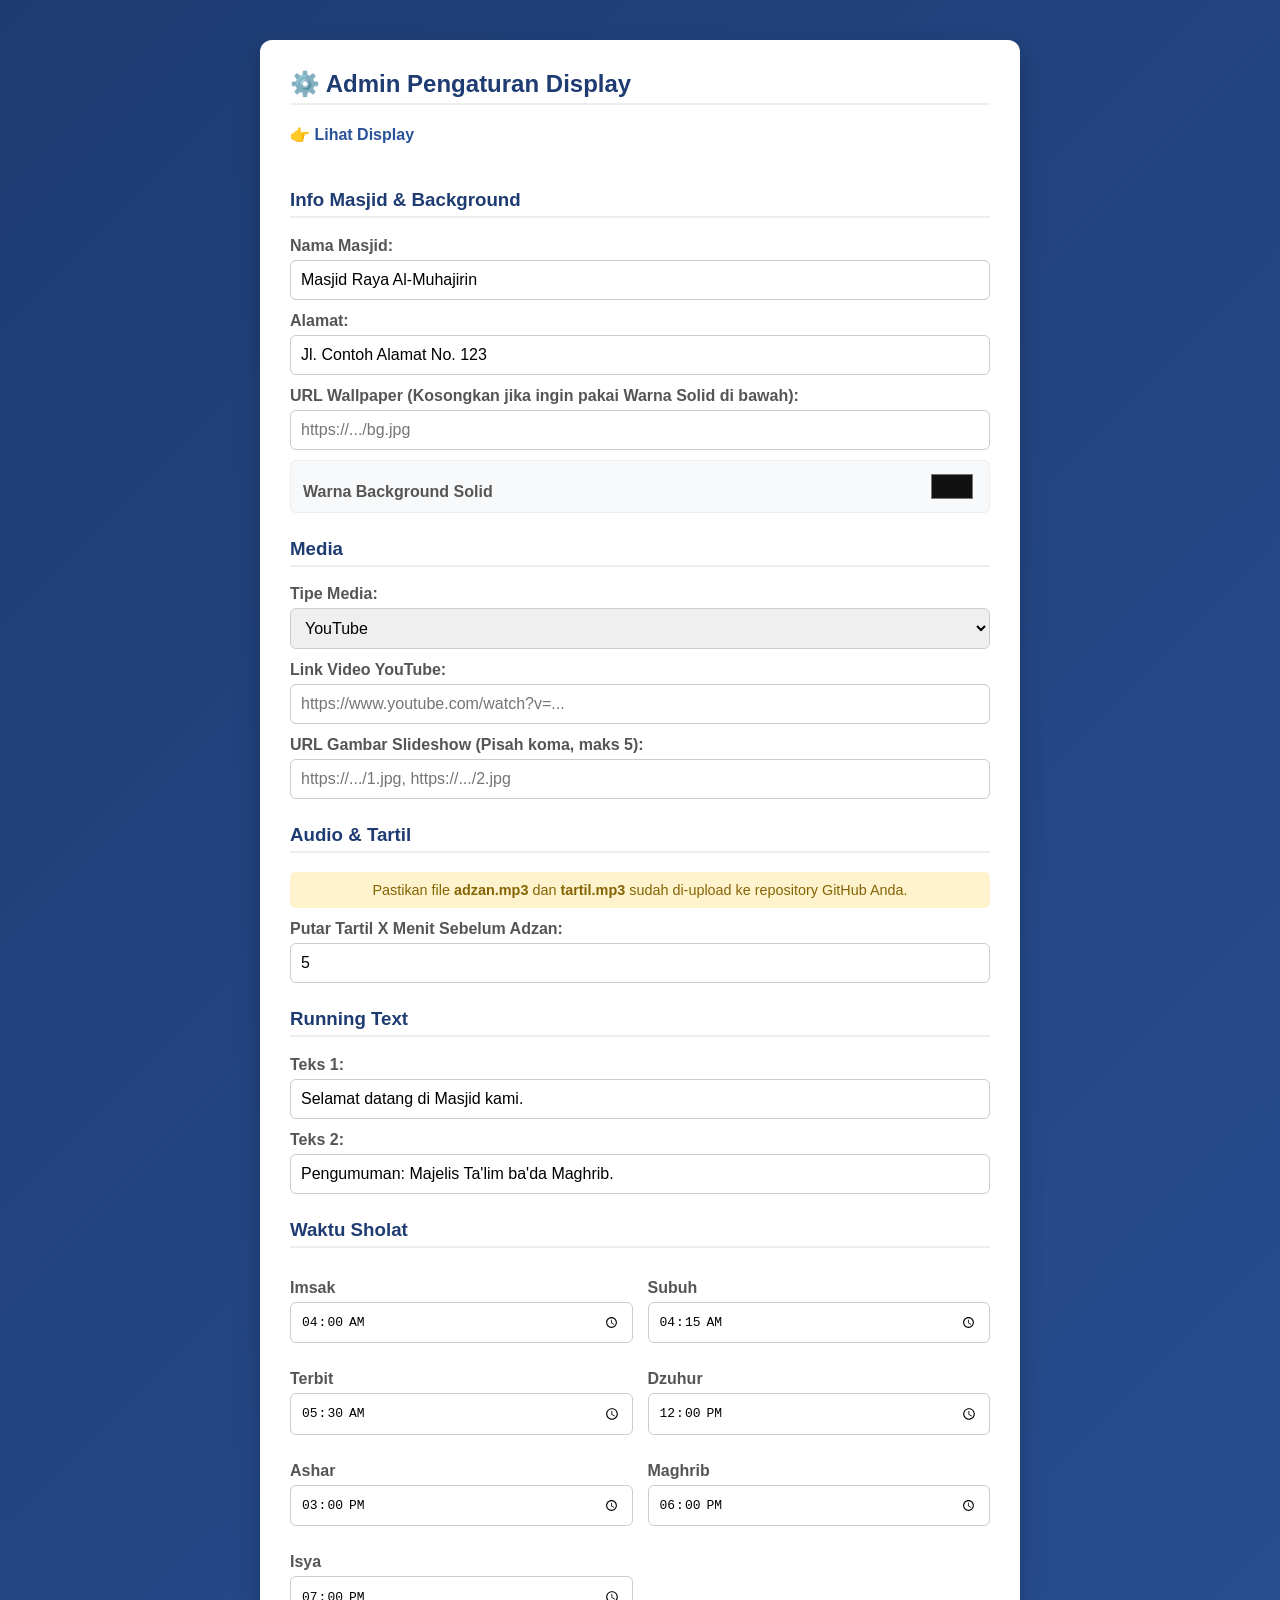
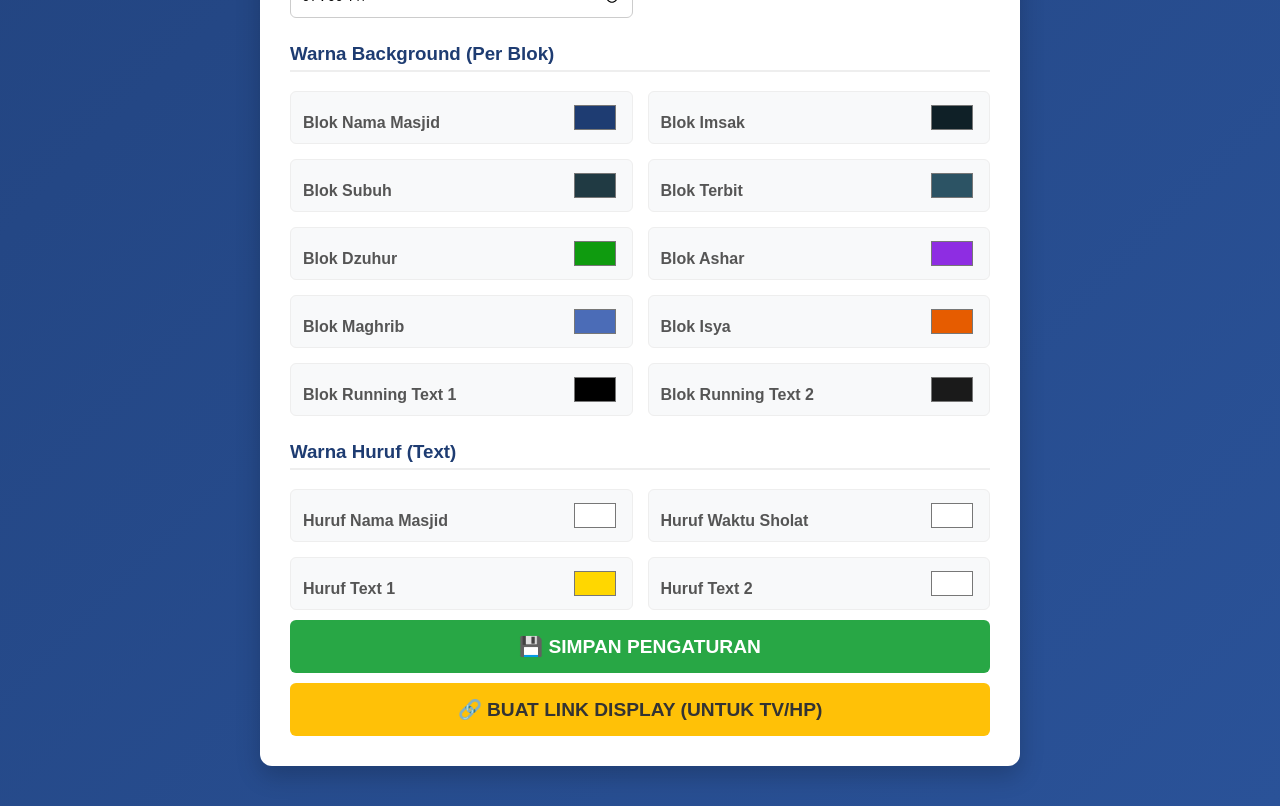
==== commit 97dbdc1c: "Update button styles and headings in edit.html" ====
--- a/edit.html
+++ b/edit.html
@@ -15,15 +15,19 @@
         .grid-2 { display: grid; grid-template-columns: 1fr 1fr; gap: 15px; }
         .color-box { display: flex; align-items: center; justify-content: space-between; background: #f8f9fa; padding: 8px 12px; border-radius: 6px; border: 1px solid #eee; }
         .color-box input[type="color"] { width: 50px; height: 35px; border: none; cursor: pointer; background: none; }
-        button { width: 100%; padding: 15px; background: #28a745; color: white; border: none; border-radius: 6px; font-size: 1.2em; font-weight: bold; cursor: pointer; margin-top: 30px; transition: 0.2s; }
-        button:hover { background: #218838; }
+        button { width: 100%; padding: 15px; border: none; border-radius: 6px; font-size: 1.2em; font-weight: bold; cursor: pointer; margin-top: 10px; transition: 0.2s; }
+        .btn-save { background: #28a745; color: white; }
+        .btn-save:hover { background: #218838; }
+        .btn-link { background: #ffc107; color: #333; }
+        .btn-link:hover { background: #e0a800; }
         .note { background: #fff3cd; color: #856404; padding: 10px; border-radius: 5px; margin-top: 15px; font-size: 0.9em; text-align: center; }
         a { display: inline-block; margin-bottom: 20px; color: #2a5298; text-decoration: none; font-weight: bold; }
+        textarea { width: 100%; height: 120px; margin-top: 10px; font-size: 0.8em; padding: 10px; border-radius: 6px; border: 1px solid #ccc; box-sizing: border-box; }
     </style>
 </head>
 <body>
     <div class="container">
-        <h2>⚙️ Pengaturan Display Masjid</h2>
+        <h2>⚙️ Admin Pengaturan Display</h2>
         <a href="index.html" target="_blank">👉 Lihat Display</a>
 
         <h3>Info Masjid & Background</h3>
@@ -31,18 +35,17 @@
         <input type="text" id="setMosqueName">
         <label>Alamat:</label>
         <input type="text" id="setMosqueAddress">
-        
         <label>URL Wallpaper (Kosongkan jika ingin pakai Warna Solid di bawah):</label>
         <input type="text" id="setBackgroundUrl" placeholder="https://.../bg.jpg">
         <div class="color-box" style="margin-top: 10px;">
-            <label>Warna Background Solid (Pilih warna gelap)</label>
+            <label>Warna Background Solid</label>
             <input type="color" id="cMainBg" value="#111111">
         </div>
 
         <h3>Media</h3>
         <label>Tipe Media:</label>
         <select id="setMediaType">
-            <option value="youtube">YouTube (Bersuara)</option>
+            <option value="youtube">YouTube</option>
             <option value="slideshow">Slideshow Gambar</option>
         </select>
         <label>Link Video YouTube:</label>
@@ -94,7 +97,13 @@
             <div class="color-box"><label>Huruf Text 2</label><input type="color" id="cText2Color" value="#ffffff"></div>
         </div>
 
-        <button onclick="saveSettings()">SIMPAN PENGATURAN</button>
+        <!-- TOMBOL SIMPAN -->
+        <button class="btn-save" onclick="saveSettings()">💾 SIMPAN PENGATURAN</button>
+        
+        <!-- TOMBOL BUAT LINK -->
+        <button class="btn-link" onclick="generateLink()">🔗 BUAT LINK DISPLAY (UNTUK TV/HP)</button>
+        <textarea id="shareLink" readonly style="display:none;"></textarea>
+
     </div>
 
     <script>
@@ -120,7 +129,7 @@
             document.getElementById('tIsya').value = pt.isya || '19:00';
 
             const c = data.colors || {};
-            document.getElementById('cMainBg').value = c.mainBg || '#111111'; // WARNA BG UTAMA
+            document.getElementById('cMainBg').value = c.mainBg || '#111111';
             document.getElementById('cHeaderBg').value = c.headerBg || '#1e3c72';
             document.getElementById('cHeaderText').value = c.headerText || '#ffffff';
             document.getElementById('cImsakBg').value = c.imsakBg || '#0f2027';
@@ -137,8 +146,8 @@
             document.getElementById('cLeftText').value = c.leftText || '#ffffff';
         }
 
-        function saveSettings() {
-            const data = {
+        function getSettingsObj() {
+            return {
                 mosqueName: document.getElementById('setMosqueName').value,
                 mosqueAddress: document.getElementById('setMosqueAddress').value,
                 backgroundUrl: document.getElementById('setBackgroundUrl').value,
@@ -158,7 +167,7 @@
                     isya: document.getElementById('tIsya').value
                 },
                 colors: {
-                    mainBg: document.getElementById('cMainBg').value, // SIMPAN WARNA BG UTAMA
+                    mainBg: document.getElementById('cMainBg').value,
                     headerBg: document.getElementById('cHeaderBg').value,
                     headerText: document.getElementById('cHeaderText').value,
                     imsakBg: document.getElementById('cImsakBg').value,
@@ -175,10 +184,34 @@
                     leftText: document.getElementById('cLeftText').value
                 }
             };
-            localStorage.setItem('masjidSettings', JSON.stringify(data));
+        }
+
+        function saveSettings() {
+            localStorage.setItem('masjidSettings', JSON.stringify(getSettingsObj()));
             alert('Pengaturan tersimpan!');
             window.open('index.html', '_blank');
         }
+
+        // FUNGSI BUAT LINK
+        function generateLink() {
+            const data = getSettingsObj();
+            // Encode ke Base64
+            let encoded = btoa(JSON.stringify(data));
+            encoded = encoded.replace(/\+/g, '-').replace(/\//g, '_').replace(/=+$/, '');
+            
+            // Buat Link
+            const currentUrl = window.location.href.split('?')[0].replace('edit.html', '');
+            const link = `${currentUrl}index.html?settings=${encoded}`;
+            
+            const txtArea = document.getElementById('shareLink');
+            txtArea.value = link;
+            txtArea.style.display = 'block';
+            txtArea.select();
+            navigator.clipboard.writeText(link).then(() => {
+                alert('Link Display sudah dibuat & disalin ke clipboard! \n\nSilakan buka link tersebut di HP/TV Masjid. Pengaturan Anda akan otomatis tersalin ke perangkat tersebut.');
+            });
+        }
+
         loadSettings();
     </script>
 </body>
